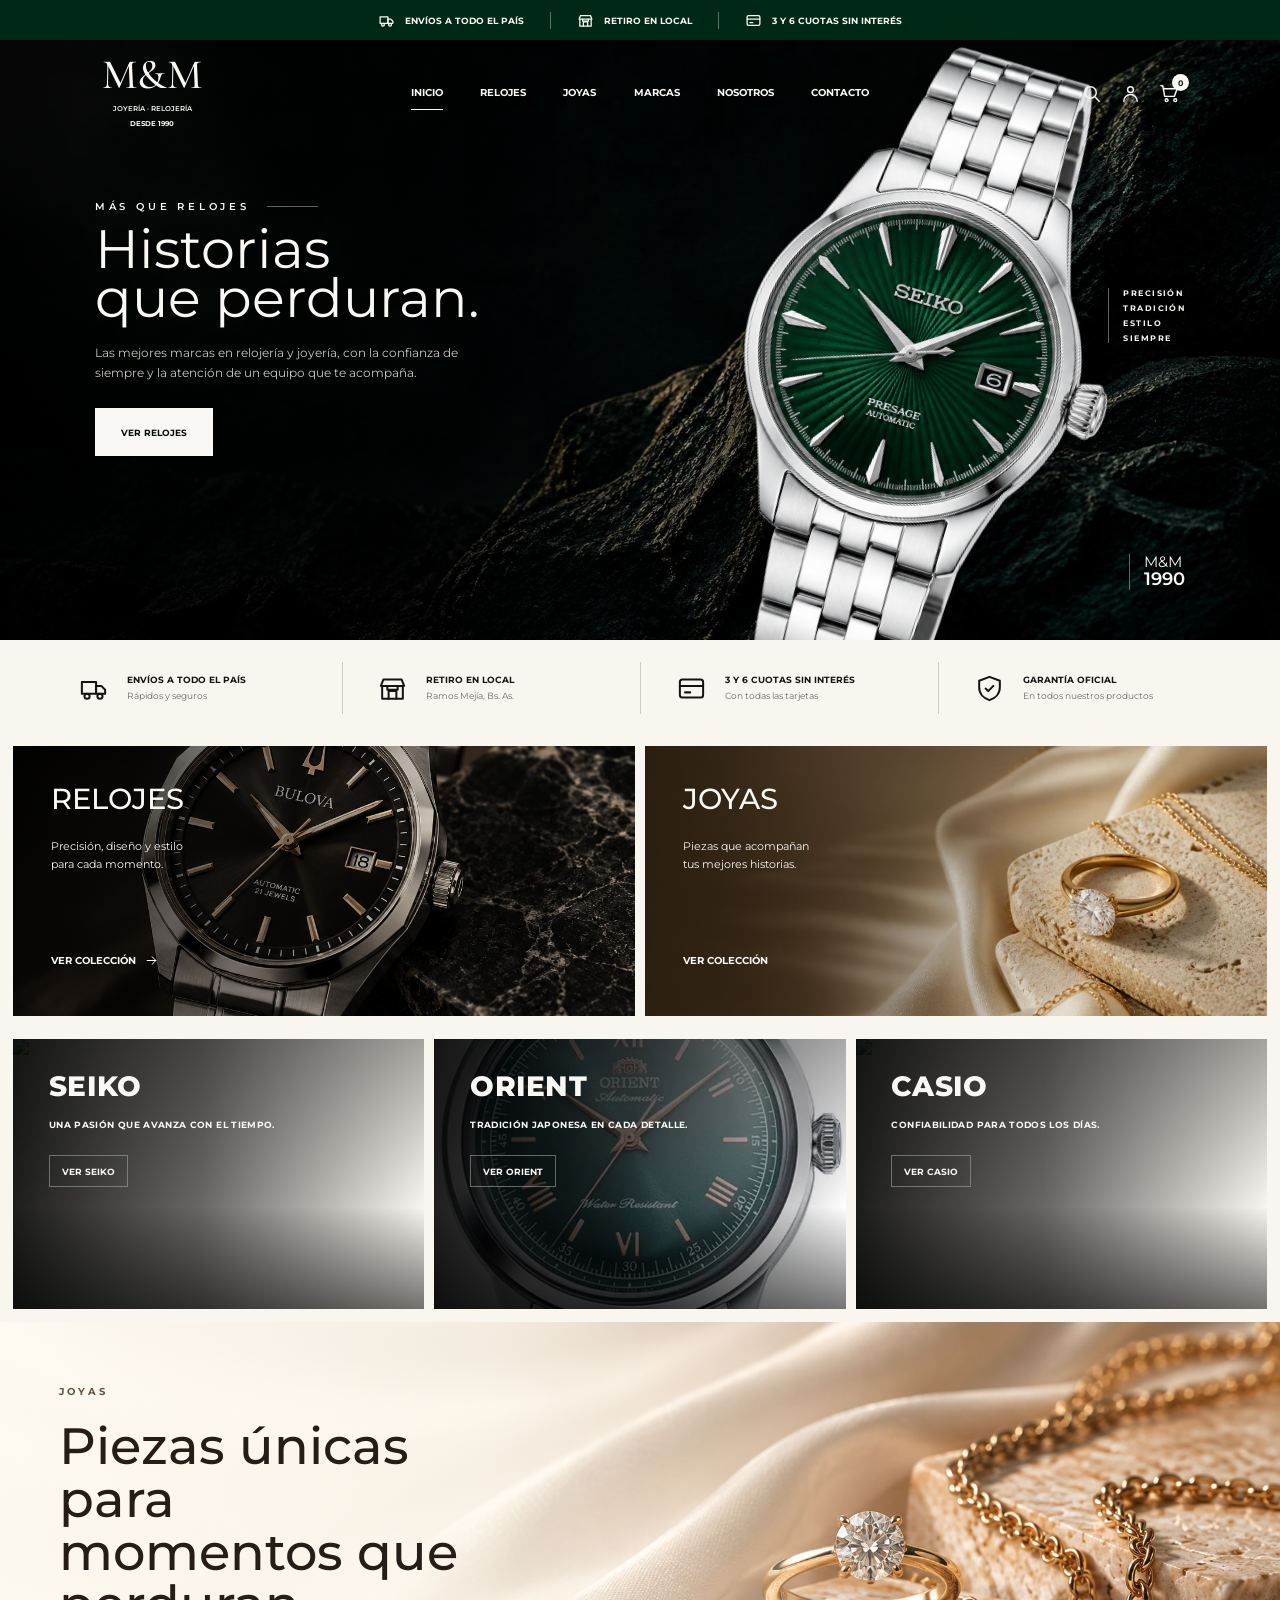
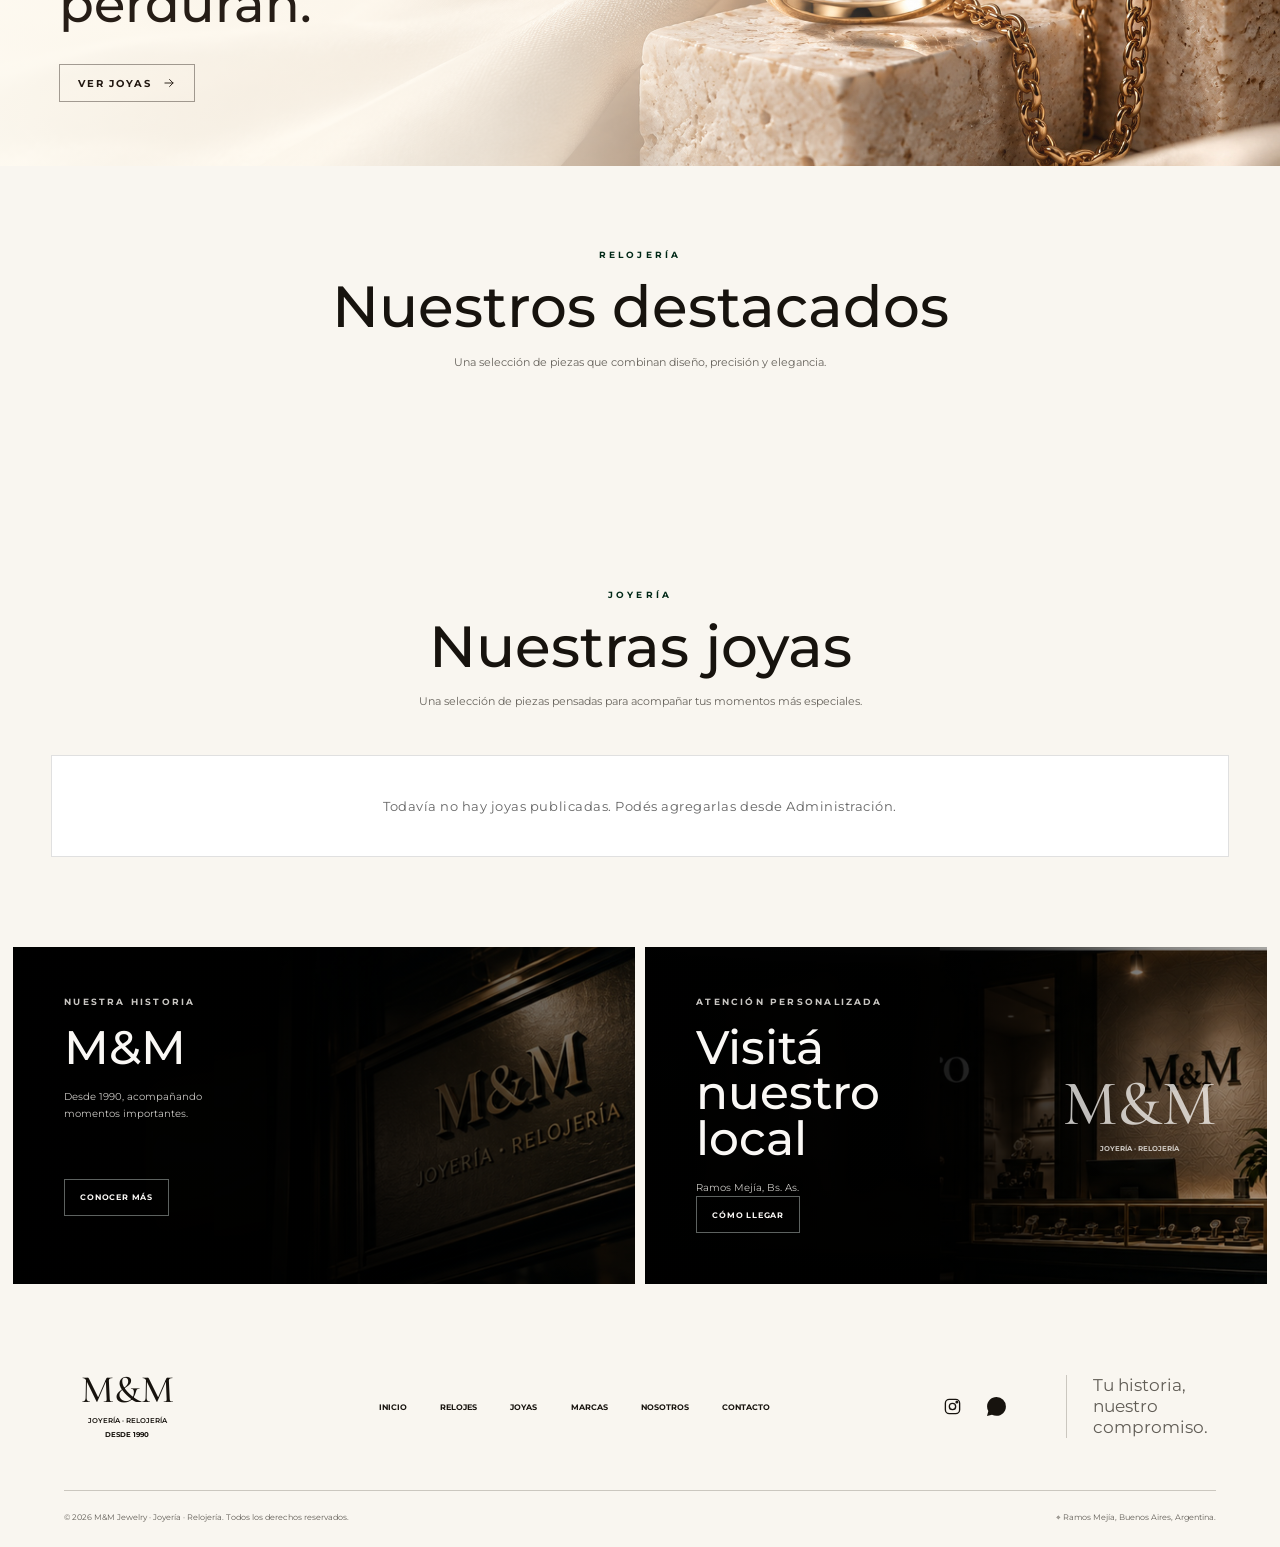
==== index.html @ 920dcb2f "Add files via upload" ====
<!doctype html>
<html lang="es">
<head>
<meta charset="utf-8"><meta name="viewport" content="width=device-width,initial-scale=1">
<title>M&M Joyería · Relojería</title>
<meta name="description" content="Relojes y joyas seleccionados con precisión, diseño y estilo.">
<link rel="stylesheet" href="style.css">
<link rel="preconnect" href="https://fonts.googleapis.com"><link rel="preconnect" href="https://fonts.gstatic.com" crossorigin>
<link href="https://fonts.googleapis.com/css2?family=Cormorant+Garamond:wght@400;500;600&family=Montserrat:wght@400;500;600;700&display=swap" rel="stylesheet">

<style id="mm-search-v1-1409">
.mm-search-overlay{position:fixed;inset:0;background:rgba(0,0,0,.38);backdrop-filter:blur(3px);display:none;align-items:flex-start;justify-content:center;padding-top:110px;z-index:9998}
.mm-search-overlay.open{display:flex}
.mm-search-box{width:min(680px,calc(100vw - 40px));background:#fff;border-radius:18px;box-shadow:0 25px 70px rgba(0,0,0,.22);padding:24px}
.mm-search-top{display:flex;align-items:center;gap:12px;border-bottom:1px solid #ddd;padding-bottom:14px}
.mm-search-top input{flex:1;border:0;outline:0;font:inherit;font-size:18px;background:transparent}
.mm-search-close{border:0;background:none;font-size:25px;cursor:pointer}
.mm-search-results{max-height:55vh;overflow:auto;margin-top:12px}
.mm-search-result{display:flex;align-items:center;gap:14px;padding:12px 4px;border-bottom:1px solid #eee;cursor:pointer}
.mm-search-result img{width:58px;height:58px;object-fit:contain;background:#fff}
.mm-search-result strong{display:block}
.mm-search-result small{opacity:.65}
.mm-search-empty{padding:22px 4px;opacity:.65}
.featured-product-actions{display:flex;gap:8px;align-items:center;margin-top:13px;flex-wrap:wrap}.featured-product-actions .featured-product-link{margin-top:0!important}.featured-product-cart{display:inline-flex;align-items:center;justify-content:center;min-height:27px;padding:0 12px!important;border:1px solid currentColor!important;background:transparent!important;color:var(--featured-ink)!important;box-shadow:none!important;font-size:8px!important;font-weight:700!important;letter-spacing:.08em;text-decoration:none}.featured-product-cart:hover{background:var(--featured-ink)!important;color:var(--featured-card)!important}.featured-product-actions .featured-product-link{white-space:nowrap}.featured-product-cart{white-space:nowrap}@media(max-width:560px){.featured-product-actions{gap:7px}.featured-product-actions .featured-product-link,.featured-product-cart{font-size:7.5px!important}}</style>

<style id="mm-jewelry-home-v1">
.jewelry-products-section{margin-top:0}
.jewelry-empty{grid-column:1/-1;padding:42px 20px;text-align:center;border:1px solid rgba(0,0,0,.12);font-family:Montserrat,sans-serif;font-size:13px;letter-spacing:.04em;color:#666;background:#fff}
</style>
<script src="media.js"></script><style>
/* M&M Typography isolation/fix: UI text uses Montserrat; brand marks retain their editorial identity. */
:where(body, button, input, select, textarea, label, p, a, li, small, span, h1, h2, h3, h4, h5, h6) {
  font-family: Montserrat, Arial, sans-serif;
}
/* Preserve intentional M&M brand marks */
.brand-name,
.footer-brand strong,
.story-panel-monogram strong,
.adm-logo strong {
  font-family: "Cormorant Garamond", Georgia, serif;
}
/* Public-site editorial headings were unintentionally inheriting the serif admin style. */
.hero-content h1,
.category-copy h2,
.jewelry-feature-copy h2,
.featured-products-header h2,
.story-panel-copy h2,
.footer-promise,
.catalog-head h1,
.catalog-strip,
.catalog-header,
.pd-title,
.pd-brand,
.pd-model,
.pd-price,
.pd-description,
.pd-btn,
.mm-cart-head h2,
.mm-cart-item-info strong {
  font-family: Montserrat, Arial, sans-serif;
}
/* Admin typography: clean sans hierarchy throughout, matching the professional dashboard UI. */
.admin-main,
.admin-main *:not(.adm-logo):not(.adm-logo *) {
  font-family: Montserrat, Arial, sans-serif;
}
.admin-main h1,
.admin-main h2,
.admin-main h3,
.admin-main h4,
.admin-main h5,
.admin-main h6,
.adm-topbar h1,
.section-head h2,
.adm-card h3,
.login-card h1,
.product-card h3 {
  font-family: Montserrat, Arial, sans-serif !important;
  font-weight: 700 !important;
  letter-spacing: -.015em;
}

</style>

<style id="mm-typography-final-fix">
.mm-cart-head h2,.mm-cart-item-info strong{font-family:Montserrat,Arial,sans-serif!important;font-weight:700!important}
.account-user,.account-btn,.account-admin,.account-email{font-family:Montserrat,Arial,sans-serif!important}
</style>
</head>
<body>
<main id="inicio" class="hero-page">
<section class="hero-shell" aria-labelledby="hero-title">
<img class="rock-backdrop" src="assets/dark-rock-backdrop.jpg" alt="Textura de roca oscura" width="1920" height="928">
<div class="scene-shade" aria-hidden="true"></div>
<div class="service-strip"><div class="service-strip-inner" aria-label="Servicios">
<span>%%TRUCK%% ENVÍOS A TODO EL PAÍS</span><i></i><span>%%STORE%% RETIRO EN LOCAL</span><i></i><span>%%CARD%% 3 Y 6 CUOTAS SIN INTERÉS</span>
</div></div>
<header class="site-header">
<a href="#inicio" class="brand"><span class="brand-name">M&amp;M</span><span class="brand-category">JOYERÍA · RELOJERÍA</span><span class="brand-year">DESDE 1990</span></a>
<nav class="desktop-nav" aria-label="Navegación principal"><a class="active" href="#inicio">INICIO</a><a href="catalogo.html">RELOJES</a><a href="#joyas">JOYAS</a><a href="#marcas">MARCAS</a><a href="#nosotros">NOSOTROS</a><a href="#contacto">CONTACTO</a></nav>
<div class="header-actions"><button aria-label="Buscar">%%SEARCH%%</button><button aria-label="Mi cuenta" type="button" onclick="window.location.href='cuenta.html'">%%USER%%</button><button class="cart-action" aria-label="Carrito, sin productos">%%CART%%<span>0</span></button><button class="menu-action" aria-label="Abrir menú">%%MENU%%</button></div>
</header>
<div class="hero-content"><div class="eyebrow"><span>MÁS QUE RELOJES</span><i></i></div><h1 id="hero-title">Historias<br>que perduran.</h1><p>Las mejores marcas en relojería y joyería, con la confianza de siempre y la atención de un equipo que te acompaña.</p><a class="hero-cta ui-button" href="catalogo.html">VER RELOJES %%ARROW%%</a></div>
<div class="watch-stage" aria-hidden="true"><img src="assets/seiko-watch.png" alt="" width="1024" height="1536"></div>
<aside class="quality-note"><span>PRECISIÓN</span><span>TRADICIÓN</span><span>ESTILO</span><span>SIEMPRE</span></aside><div class="heritage-mark"><span>M&amp;M</span><strong>1990</strong></div>
</section>
<section class="benefits-band"><div class="benefits-inner">
<div class="benefit-item">%%TRUCKBIG%%<div><strong>ENVÍOS A TODO EL PAÍS</strong><span>Rápidos y seguros</span></div></div>
<div class="benefit-item">%%STOREBIG%%<div><strong>RETIRO EN LOCAL</strong><span>Ramos Mejía, Bs. As.</span></div></div>
<div class="benefit-item">%%CARDBIG%%<div><strong>3 Y 6 CUOTAS SIN INTERÉS</strong><span>Con todas las tarjetas</span></div></div>
<div class="benefit-item">%%SHIELDBIG%%<div><strong>GARANTÍA OFICIAL</strong><span>En todos nuestros productos</span></div></div>
</div></section>
<section id="relojes" class="category-showcase" aria-label="Colecciones">
<article class="category-panel category-watches"><img src="assets/bulova-relojes.png" alt="Reloj Bulova automático de acero sobre mármol oscuro" width="1536" height="1024"><div class="category-shade"></div><div class="category-copy"><h2>RELOJES</h2><p>Precisión, diseño y estilo<br>para cada momento.</p><a class="category-link ui-button" href="catalogo.html">VER COLECCIÓN %%ARROW%%</a></div></article>
<article class="category-panel category-jewelry"><img src="assets/jewelry-editorial.jpg" alt="Anillo de oro con diamante y cadena sobre travertino y seda crema" width="1536" height="768"><div class="category-shade"></div><div class="category-copy"><h2>JOYAS</h2><p>Piezas que acompañan<br>tus mejores historias.</p><a class="category-link ui-button" href="#joyas">VER COLECCIÓN %%ARROW%%</a></div></article>
</section>
<section id="marcas" class="brand-row" aria-label="Nuestras marcas">
<article class="brand-card"><img src="https://images.pexels.com/photos/30508189/pexels-photo-30508189.jpeg?auto=compress&cs=tinysrgb&w=1200" alt="Reloj Seiko diver con bisel rojo y azul en un ambiente exterior oscuro" width="1200" height="800"><div class="brand-card-shade"></div><div class="brand-card-copy"><h3>SEIKO</h3><p>UNA PASIÓN QUE<br>AVANZA CON EL TIEMPO.</p><a class="brand-card-link ui-button" href="#marcas">VER SEIKO %%ARROW%%</a></div></article>
<article class="brand-card"><img src="assets/orient-ra-bb0001e.webp" alt="Reloj Orient automático de esfera verde con malla de cuero marrón" width="1200" height="800"><div class="brand-card-shade"></div><div class="brand-card-copy"><h3>ORIENT</h3><p>TRADICIÓN JAPONESA<br>EN CADA DETALLE.</p><a class="brand-card-link ui-button" href="#marcas">VER ORIENT %%ARROW%%</a></div></article>
<article class="brand-card"><img src="https://images.pexels.com/photos/11106319/pexels-photo-11106319.jpeg?auto=compress&cs=tinysrgb&w=1200" alt="Reloj Casio G-Shock negro en una composición oscura y técnica" width="1200" height="800"><div class="brand-card-shade"></div><div class="brand-card-copy"><h3>CASIO</h3><p>CONFIABILIDAD<br>PARA TODOS LOS DÍAS.</p><a class="brand-card-link ui-button" href="#marcas">VER CASIO %%ARROW%%</a></div></article>
</section>
<section id="joyas" class="jewelry-feature"><img src="assets/joyas-banner.jpg" alt="Anillos y cadenas de oro sobre travertino y seda crema" width="1920" height="860"><div class="jewelry-feature-shade"></div><div class="jewelry-feature-copy"><span class="jewelry-feature-label">JOYAS</span><h2>Piezas únicas para<br>momentos que perduran.</h2><a class="jewelry-feature-link ui-button" href="#joyas">VER JOYAS %%ARROW%%</a></div></section>
<section class="featured-products"><header class="featured-products-header"><span>RELOJERÍA</span><h2>Nuestros destacados</h2><p>Una selección de piezas que combinan diseño, precisión y elegancia.</p></header><div class="featured-products-grid">
%%PRODUCTS%%
</div></section>
<section class="featured-products jewelry-products-section" aria-label="Joyas destacadas">
<header class="featured-products-header"><span>JOYERÍA</span><h2>Nuestras joyas</h2><p>Una selección de piezas pensadas para acompañar tus momentos más especiales.</p></header>
<div class="featured-products-grid" id="jewelryProductsGrid">
<div class="jewelry-empty">Todavía no hay joyas publicadas. Podés agregarlas desde Administración.</div>
</div>
</section>
<section id="nosotros" class="story-panels"><article class="story-panel story-panel-history"><img src="assets/story-history.jpg" alt="Identidad de M&amp;M Joyería y Relojería con iluminación cálida" width="1536" height="1024"><div class="story-panel-shade"></div><div class="story-panel-copy"><span>NUESTRA HISTORIA</span><h2>M&amp;M</h2><p>Desde 1990, acompañando<br>momentos importantes.</p><a class="story-panel-link ui-button" href="#nosotros">CONOCER MÁS %%ARROW%%</a></div></article>
<article class="story-panel story-panel-store"><img src="assets/story-store.jpg" alt="Interior del local M&amp;M con mostrador y vitrinas iluminadas" width="1920" height="928"><div class="story-panel-shade"></div><div class="story-panel-monogram"><strong>M&amp;M</strong><span>JOYERÍA · RELOJERÍA</span></div><div class="story-panel-copy"><span>ATENCIÓN PERSONALIZADA</span><h2>Visitá nuestro local</h2><p>Ramos Mejía, Bs. As.</p><a class="story-panel-link ui-button" href="#contacto">CÓMO LLEGAR %%ARROW%%</a></div></article></section>
<footer id="contacto" class="site-footer"><div class="site-footer-main"><a class="footer-brand" href="#inicio"><strong>M&amp;M</strong><span>JOYERÍA · RELOJERÍA</span><small>DESDE 1990</small></a><nav class="footer-nav"><a href="#inicio">INICIO</a><a href="catalogo.html">RELOJES</a><a href="#joyas">JOYAS</a><a href="#marcas">MARCAS</a><a href="#nosotros">NOSOTROS</a><a href="#contacto">CONTACTO</a></nav><div class="footer-social"><a href="#instagram" aria-label="Instagram">%%INSTAGRAM%%</a><a href="#whatsapp" aria-label="WhatsApp">%%MSG%%</a></div><p class="footer-promise">Tu historia,<br>nuestro compromiso.</p></div><div class="site-footer-bottom"><p>© 2026 M&amp;M Jewelry · Joyería · Relojería.<br class="footer-mobile-break"> Todos los derechos reservados.</p><p>%%PIN%% Ramos Mejía, Buenos Aires, Argentina.</p></div></footer>
</main>
<script src="icons.js"></script><script>(async function(){
  const KEY='mm_products_v1';
  const QUOTES='mm_quotes_v1';
  const LEGACY_IDS=new Set(['featured-1','featured-2','featured-3','featured-4','featured-5','featured-6','featured-7','featured-8',...Array.from({length:8},(_,i)=>'seed-'+i)]);
  let products; try{products=JSON.parse(localStorage.getItem(KEY)||'[]')}catch(e){products=[]}
  if(!Array.isArray(products)) products=[];
  products=products.filter(p=>p && !LEGACY_IDS.has(String(p.id)));
  try{localStorage.setItem(KEY,JSON.stringify(products))}catch(e){}
  let quotes={usd:0,gold:0,silver:0}; try{quotes={...quotes,...JSON.parse(localStorage.getItem(QUOTES)||'{}')}}catch(e){}
  const money=v=>Number(v||0).toLocaleString('es-AR',{style:'currency',currency:'ARS',maximumFractionDigits:0});
  const calc=p=>p.pricing==='gold' ? Number(p.gold||0)*Number(quotes.gold||0)+Number(p.workmanship||0) : p.pricing==='silver' ? Number(p.silver||0)*Number(quotes.silver||0)+Number(p.workmanship||0) : Number(p.usd||0)*Number(quotes.usd||0);
  const safeResolve=async ref=>{try{return await MMMedia.resolve(ref)}catch(e){console.warn('M&M: no se pudo resolver imagen',e);return null}};
  const grid=document.querySelector('.featured-products-grid');
  if(grid){
    const shown=products.filter(p=>p.published!==false && p.featured!==false);
    const shownResolved=await Promise.all(shown.map(async p=>({...p,_image:await safeResolve(p.image)||p.image||'assets/featured-new-01.jpg'})));
    grid.innerHTML=shownResolved.map(p=>`<article class="featured-product-card"><div class="featured-product-image"><img src="${p._image||p.image}" alt="${p.name}" width="768" height="720" loading="lazy"></div><div class="featured-product-details"><span class="featured-product-brand">${p.brand||'M&M'}</span><h3>${p.name}</h3><p class="featured-product-price">${calc(p)>0?money(calc(p)):'Consultar'}</p><div class="featured-product-actions"><a class="featured-product-link ui-button" href="producto.html?id=${encodeURIComponent(p.id)}">VER PRODUCTO ${icons.ARROW}</a><button type="button" class="featured-product-cart ui-button" data-product-id="${p.id}" aria-label="Agregar ${p.name} al carrito">AGREGAR AL CARRITO</button></div></div></article>`).join('');
  }
  const jewelryGrid=document.getElementById('jewelryProductsGrid');
  if(jewelryGrid){
    const jewelry=products.filter(p=>p.published!==false && String(p.category||'').trim().toLowerCase()==='joyas');
    const jewelryResolved=await Promise.all(jewelry.map(async p=>({...p,_image:await safeResolve(p.image)||p.image||'assets/featured-new-01.jpg'})));
    jewelryGrid.innerHTML=jewelry.length?jewelryResolved.map(p=>`<article class="featured-product-card"><div class="featured-product-image"><img src="${p._image||p.image}" alt="${p.name}" width="768" height="720" loading="lazy"></div><div class="featured-product-details"><span class="featured-product-brand">${p.brand||'M&M'}</span><h3>${p.name}</h3><p class="featured-product-price">${calc(p)>0?money(calc(p)):'Consultar'}</p><div class="featured-product-actions"><a class="featured-product-link ui-button" href="producto.html?id=${encodeURIComponent(p.id)}">VER PRODUCTO ${icons.ARROW}</a><button type="button" class="featured-product-cart ui-button" data-product-id="${p.id}" aria-label="Agregar ${p.name} al carrito">AGREGAR AL CARRITO</button></div></div></article>`).join(''):'<div class="jewelry-empty">Todavía no hay joyas publicadas. Podés agregarlas desde Administración.</div>';
  }
  if(new URLSearchParams(location.search).get('admin')==='1') location.replace('admin.html');
})();</script>
<div class="mm-search-overlay" id="mmSearchOverlay" aria-hidden="true">
  <div class="mm-search-box" role="dialog" aria-modal="true" aria-label="Buscar productos">
    <div class="mm-search-top">
      <span aria-hidden="true">⌕</span>
      <input id="mmSearchInput" type="search" placeholder="Buscar productos, marcas..." autocomplete="off">
      <button class="mm-search-close" id="mmSearchClose" aria-label="Cerrar">×</button>
    </div>
    <div class="mm-search-results" id="mmSearchResults"></div>
  </div>
</div>


<script id="mm-search-v1-1409-js">
(function(){
  function initMMSearch(){
    const overlay=document.getElementById('mmSearchOverlay');
    const input=document.getElementById('mmSearchInput');
    const results=document.getElementById('mmSearchResults');
    const close=document.getElementById('mmSearchClose');
    if(!overlay||!input||!results||!close) return;

    const triggers=[...document.querySelectorAll('button, a, [role="button"]')].filter(el=>{
      const t=(el.getAttribute('aria-label')||el.title||el.textContent||'').toLowerCase();
      return t.includes('buscar')||t.includes('search')||t.includes('lupa');
    });
    function products(){
      try{const p=JSON.parse(localStorage.getItem('mm_products_v1')||'[]');return Array.isArray(p)?p:[]}
      catch(e){return []}
    }
    function openSearch(){
      overlay.classList.add('open'); overlay.setAttribute('aria-hidden','false');
      input.value=''; render(''); setTimeout(()=>input.focus(),40);
    }
    function closeSearch(){overlay.classList.remove('open');overlay.setAttribute('aria-hidden','true')}
    function render(q){
      const list=products(),term=q.trim().toLowerCase();
      const found=(!term?list.slice(0,8):list.filter(p=>
        [p.name,p.brand,p.category,p.description,p.model].filter(Boolean).join(' ').toLowerCase().includes(term)
      ).slice(0,12));
      if(!found.length){results.innerHTML='<div class="mm-search-empty">No encontramos productos con esa búsqueda.</div>';return}
      results.innerHTML=found.map(p=>{
        const img=p.image||p.mainImage||'',id=p.id||p.slug||'';
        const safe=v=>String(v||'').replace(/[&<>"']/g,m=>({'&':'&amp;','<':'&lt;','>':'&gt;','"':'&quot;',"'":'&#39;'}[m]));
        return '<div class="mm-search-result" data-id="'+safe(id)+'">'+(img?'<img src="'+safe(img)+'" alt="">':'')+
        '<div><strong>'+safe(p.name||'Producto')+'</strong><small>'+safe(p.brand||p.category||'')+'</small></div></div>';
      }).join('');
      [...results.querySelectorAll('.mm-search-result')].forEach(row=>row.addEventListener('click',()=>{
        const id=row.dataset.id;if(id)location.href='product-detail.html?id='+encodeURIComponent(id);
      }));
    }
    triggers.forEach(t=>t.addEventListener('click',function(e){e.preventDefault();e.stopPropagation();openSearch()}));
    input.addEventListener('input',()=>render(input.value));
    close.addEventListener('click',closeSearch);
    overlay.addEventListener('click',e=>{if(e.target===overlay)closeSearch()});
    document.addEventListener('keydown',e=>{if(e.key==='Escape')closeSearch()});
  }
  if(document.readyState==='loading')document.addEventListener('DOMContentLoaded',initMMSearch);else initMMSearch();
})();
</script>

<script src="cart-home.js"></script>
<style>.mm-cart-drawer{transform:translateX(100%)}.mm-cart-drawer.open{transform:translateX(0)!important}.mm-cart-overlay{opacity:0;pointer-events:none}.mm-cart-overlay.open{opacity:1;pointer-events:auto}</style>
<script src="site-content.js"></script></body></html>
---- style.css ----
* { box-sizing: border-box; }
button, a { font: inherit; }
button { border: 0; margin: 0; cursor: pointer; }
img { display: block; max-width: 100%; }
.ui-button { display: inline-flex; align-items: center; justify-content: center; text-decoration: none; white-space: nowrap; }
.header-actions button { width: 36px; height: 36px; padding: 0; display: inline-flex; align-items: center; justify-content: center; }
:root {
  --radius: 0.625rem;
  --background: oklch(1 0 0);
  --foreground: oklch(0.129 0.042 264.695);
  --card: oklch(1 0 0);
  --card-foreground: oklch(0.129 0.042 264.695);
  --popover: oklch(1 0 0);
  --popover-foreground: oklch(0.129 0.042 264.695);
  --primary: oklch(0.208 0.042 265.755);
  --primary-foreground: oklch(0.984 0.003 247.858);
  --secondary: oklch(0.968 0.007 247.896);
  --secondary-foreground: oklch(0.208 0.042 265.755);
  --muted: oklch(0.968 0.007 247.896);
  --muted-foreground: oklch(0.554 0.046 257.417);
  --accent: oklch(0.968 0.007 247.896);
  --accent-foreground: oklch(0.208 0.042 265.755);
  --destructive: oklch(0.577 0.245 27.325);
  --destructive-foreground: oklch(0.984 0.003 247.858);
  --border: oklch(0.929 0.013 255.508);
  --input: oklch(0.929 0.013 255.508);
  --ring: oklch(0.704 0.04 256.788);
  --chart-1: oklch(0.646 0.222 41.116);
  --chart-2: oklch(0.6 0.118 184.704);
  --chart-3: oklch(0.398 0.07 227.392);
  --chart-4: oklch(0.828 0.189 84.429);
  --chart-5: oklch(0.769 0.188 70.08);
  --sidebar: oklch(0.984 0.003 247.858);
  --sidebar-foreground: oklch(0.129 0.042 264.695);
  --sidebar-primary: oklch(0.208 0.042 265.755);
  --sidebar-primary-foreground: oklch(0.984 0.003 247.858);
  --sidebar-accent: oklch(0.968 0.007 247.896);
  --sidebar-accent-foreground: oklch(0.208 0.042 265.755);
  --sidebar-border: oklch(0.929 0.013 255.508);
  --sidebar-ring: oklch(0.704 0.04 256.788);
  --hero-ink: oklch(0.98 0.005 90);
  --hero-soft: oklch(0.83 0.006 90);
  --hero-line: oklch(0.73 0.012 165 / 58%);
  --service: oklch(0.235 0.072 166);
  --benefits-bg: oklch(0.975 0.009 85);
  --benefits-ink: oklch(0.19 0.008 80);
  --benefits-muted: oklch(0.53 0.009 80);
  --benefits-line: oklch(0.84 0.01 80);
  --featured-surface: oklch(0.975 0.009 85);
  --featured-card: oklch(0.992 0.006 85);
  --featured-ink: oklch(0.19 0.012 80);
  --featured-muted: oklch(0.5 0.012 80);
  --featured-line: oklch(0.84 0.012 80);
  --featured-accent: oklch(0.235 0.072 166);
  --closing-dark: oklch(0.12 0.018 165);
  --closing-light: oklch(0.975 0.009 85);
  --closing-muted: oklch(0.48 0.012 80);
  --closing-line: oklch(0.83 0.012 80);
}


html { scroll-behavior: smooth; }
body { margin: 0; font-family: "Montserrat", sans-serif; }

.hero-page { min-height: 100svh; overflow: hidden; background: oklch(0.08 0.018 170); }
.hero-shell { position: relative; height: clamp(560px, 50vw, 690px); overflow: hidden; background: oklch(0.08 0.018 170); color: var(--hero-ink); isolation: isolate; }
.rock-backdrop { position: absolute; inset: 40px 0 0; width: 100%; height: calc(100% - 40px); object-fit: cover; object-position: center; z-index: -3; }
.scene-shade { position: absolute; inset: 40px 0 0; z-index: -2; background: linear-gradient(90deg, oklch(0.04 0.02 170 / 94%) 0%, oklch(0.04 0.02 170 / 70%) 34%, transparent 67%), linear-gradient(180deg, oklch(0.02 0.01 170 / 24%), transparent 55%, oklch(0.02 0.01 170 / 26%)); }
.service-strip { height: 40px; background: var(--service); }
.service-strip-inner { height: 100%; display: flex; align-items: center; justify-content: center; gap: 26px; font-size: 9px; font-weight: 700; letter-spacing: 0; }
.service-strip-inner span { display: inline-flex; align-items: center; gap: 10px; white-space: nowrap; }
.service-strip-inner svg { width: 17px; height: 17px; stroke-width: 1.8; }
.service-strip-inner i { width: 1px; height: 17px; background: var(--hero-line); }
.site-header { height: 106px; padding: 0 clamp(32px, 7.2vw, 110px); display: grid; grid-template-columns: 150px minmax(0, 1fr) 150px; align-items: center; position: relative; z-index: 5; }
.brand { color: inherit; text-decoration: none; display: flex; width: 120px; flex-direction: column; align-items: center; }
.brand-name { font-family: "Cormorant Garamond", serif; font-size: 42px; line-height: .8; font-weight: 500; }
.brand-category { margin-top: 12px; font-size: 7px; font-weight: 600; }
.brand-year { margin-top: 6px; font-size: 7px; font-weight: 700; }
.desktop-nav { display: flex; justify-content: center; gap: clamp(25px, 2.9vw, 45px); align-self: center; }
.desktop-nav a { position: relative; padding-block: 14px; color: inherit; text-decoration: none; font-size: 9.5px; line-height: 1; font-weight: 700; }
.desktop-nav a.active::after { content: ""; position: absolute; left: 0; right: 0; bottom: 2px; height: 1px; background: var(--hero-ink); }
.header-actions { display: flex; justify-content: flex-end; align-items: center; gap: 3px; }
.header-actions button { position: relative; color: inherit; background: transparent; box-shadow: none; }
.header-actions button:hover { background: transparent; color: var(--hero-soft); }
.header-actions svg { width: 23px; height: 23px; stroke-width: 1.5; }
.header-actions .cart-action span { position: absolute; right: -1px; top: -1px; min-width: 17px; height: 17px; display: grid; place-items: center; border-radius: 999px; background: var(--hero-ink); color: var(--service); font-size: 8px; font-weight: 700; }
.menu-action { display: none !important; }
.hero-content { position: relative; z-index: 3; width: min(560px, 44vw); margin-left: clamp(32px, 7.4vw, 112px); margin-top: clamp(30px, 4.2vw, 58px); }
.eyebrow { display: flex; align-items: center; gap: 17px; font-size: 10px; font-weight: 600; letter-spacing: .38em; }
.eyebrow i { width: 51px; height: 1px; background: var(--hero-line); }
.hero-content h1 { margin: 11px 0 20px; font-family: "Cormorant Garamond", serif; font-size: clamp(48px, 4.2vw, 66px); line-height: .92; font-weight: 400; letter-spacing: 0; }
.hero-content p { max-width: 410px; margin: 0; color: var(--hero-soft); font-size: 12px; line-height: 1.7; }
.hero-content .hero-cta { margin-top: 25px; height: 48px; padding: 0 26px; border-radius: 0; background: var(--hero-ink); color: oklch(0.13 0.018 165); box-shadow: none; font-size: 9px; font-weight: 700; }
.hero-content .hero-cta:hover { background: var(--hero-soft); }
.hero-content .hero-cta svg { margin-left: 10px; width: 16px; height: 16px; }
.watch-stage { position: absolute; z-index: 1; top: 24px; left: 46%; width: min(50vw, 720px); height: calc(100% + 150px); transform: rotate(17deg); transform-origin: 50% 52%; filter: drop-shadow(0 22px 24px oklch(0.02 0.01 170 / 70%)); }
.watch-stage img { width: 100%; height: 100%; object-fit: contain; }
.quality-note { position: absolute; right: clamp(36px, 7.4vw, 112px); top: 45%; z-index: 3; display: flex; flex-direction: column; gap: 5px; padding-left: 14px; border-left: 1px solid var(--hero-line); font-size: 8px; font-weight: 700; letter-spacing: .18em; }
.heritage-mark { position: absolute; right: clamp(36px, 7.4vw, 112px); bottom: 50px; z-index: 3; padding-left: 14px; border-left: 1px solid var(--hero-line); display: flex; flex-direction: column; font-family: "Cormorant Garamond", serif; font-size: 15px; line-height: 1.1; }
.heritage-mark strong { font-family: "Montserrat", sans-serif; font-size: 18px; font-weight: 600; }
.benefits-band { min-height: 96px; background: var(--benefits-bg); color: var(--benefits-ink); display: flex; align-items: center; }
.benefits-inner { width: min(100%, 1440px); margin-inline: auto; padding-inline: clamp(26px, 3.4vw, 52px); display: grid; grid-template-columns: repeat(4, minmax(0, 1fr)); }
.benefit-item { min-height: 52px; padding: 0 clamp(22px, 2.7vw, 42px); display: flex; align-items: center; gap: 18px; }
.benefit-item + .benefit-item { border-left: 1px solid var(--benefits-line); }
.benefit-item svg { width: 31px; height: 31px; flex: 0 0 auto; stroke-width: 1.55; }
.benefit-item div { min-width: 0; display: flex; flex-direction: column; gap: 5px; }
.benefit-item strong { font-size: 9px; line-height: 1.25; font-weight: 700; letter-spacing: 0; white-space: nowrap; }
.benefit-item span { color: var(--benefits-muted); font-size: 8.5px; line-height: 1.3; white-space: nowrap; }
.category-showcase { padding: 10px 13px 13px; display: grid; grid-template-columns: repeat(2, minmax(0, 1fr)); gap: 10px; background: var(--benefits-bg); }
.category-panel { position: relative; min-height: clamp(254px, 21.1vw, 324px); overflow: hidden; isolation: isolate; color: var(--hero-ink); }
.category-panel > img { position: absolute; inset: 0; z-index: -2; width: 100%; height: 100%; object-fit: cover; }
.category-watches > img { object-position: 100% 50%; transform: scale(1.45); transform-origin: 100% 50%; }
.category-jewelry > img { object-position: center; }
.category-shade { position: absolute; inset: 0; z-index: -1; background: linear-gradient(90deg, oklch(0.04 0.012 165 / 82%) 0%, oklch(0.04 0.012 165 / 47%) 39%, transparent 72%); }
.category-jewelry .category-shade { background: linear-gradient(90deg, oklch(0.18 0.025 65 / 69%) 0%, oklch(0.18 0.025 65 / 36%) 39%, transparent 72%); }
.category-copy { position: absolute; inset: 0 auto 0 0; width: min(52%, 310px); padding: clamp(29px, 3vw, 46px) clamp(24px, 3vw, 46px); display: flex; flex-direction: column; align-items: flex-start; }
.category-copy h2 { margin: 0; font-family: "Cormorant Garamond", serif; font-size: clamp(27px, 2.3vw, 35px); line-height: 1; font-weight: 500; letter-spacing: 0; }
.category-copy p { margin: clamp(18px, 1.8vw, 27px) 0 0; color: var(--hero-ink); font-size: 11px; line-height: 1.65; }
.category-copy .category-link { margin-top: auto; height: 34px; padding: 0; border-radius: 0; color: var(--hero-ink); background: transparent; box-shadow: none; font-size: 10px; font-weight: 700; }
.category-copy .category-link:hover { color: var(--hero-soft); background: transparent; }
.category-copy .category-link svg { margin-left: 8px; width: 15px; height: 15px; }

.brand-row { padding: 10px 13px 13px; display: grid; grid-template-columns: repeat(3, minmax(0, 1fr)); gap: 10px; background: var(--benefits-bg); }
.brand-card { position: relative; min-height: clamp(254px, 21.1vw, 324px); overflow: hidden; isolation: isolate; color: var(--hero-ink); }
.brand-card > img { position: absolute; inset: 0; z-index: -2; width: 100%; height: 100%; object-fit: cover; object-position: center; }
.brand-card:nth-child(1) > img { object-position: 58% center; }
.brand-card:nth-child(2) > img { object-position: center 48%; }
.brand-card:nth-child(3) > img { object-position: center 42%; }
.brand-card-shade { position: absolute; inset: 0; z-index: -1; background: linear-gradient(90deg, oklch(0.03 0.01 170 / 88%) 0%, oklch(0.03 0.01 170 / 58%) 46%, transparent 100%), linear-gradient(180deg, oklch(0.03 0.01 170 / 34%) 0%, transparent 62%, oklch(0.03 0.01 170 / 54%) 100%); }
.brand-card-copy { position: absolute; inset: 0; display: flex; flex-direction: column; align-items: flex-start; justify-content: flex-start; padding: clamp(24px, 2.6vw, 38px) clamp(22px, 2.8vw, 40px); text-align: left; }
.brand-card-copy h3 { margin: 0; color: var(--hero-ink); font-family: "Montserrat", sans-serif; font-size: clamp(24px, 2.2vw, 34px); line-height: 1; font-weight: 800; letter-spacing: .02em; }
.brand-card-copy p { margin: clamp(14px, 1.4vw, 20px) 0 0; color: var(--hero-ink); font-size: 9px; line-height: 1.55; font-weight: 700; letter-spacing: .04em; }
.brand-card-link { margin-top: clamp(18px, 1.8vw, 26px); height: 32px; padding: 0 12px; border: 1px solid var(--hero-line); border-radius: 0; color: var(--hero-ink); background: transparent; box-shadow: none; font-size: 9px; font-weight: 700; }
.brand-card-link:hover { color: var(--hero-ink); background: oklch(0.98 0.005 90 / 10%); }
.brand-card-link svg { margin-left: 8px; width: 14px; height: 14px; }

.jewelry-feature { position: relative; margin: 0; min-height: clamp(340px, 32vw, 500px); overflow: hidden; isolation: isolate; display: flex; align-items: center; }
.jewelry-feature > img { position: absolute; inset: 0; z-index: -2; width: 100%; height: 100%; object-fit: cover; object-position: center; }
.jewelry-feature-shade { position: absolute; inset: 0; z-index: -1; background: linear-gradient(90deg, oklch(0.99 0.012 90 / 92%) 0%, oklch(0.99 0.012 90 / 72%) 38%, oklch(0.99 0.012 90 / 10%) 70%, transparent 100%); }
.jewelry-feature-copy { width: min(52%, 520px); padding: clamp(40px, 5vw, 76px) clamp(28px, 4.6vw, 76px); display: flex; flex-direction: column; align-items: flex-start; color: oklch(0.24 0.02 60); }
.jewelry-feature-label { font-size: 9.5px; font-weight: 700; letter-spacing: .34em; color: oklch(0.45 0.04 60); }
.jewelry-feature-copy h2 { margin: clamp(16px, 1.8vw, 24px) 0 0; font-family: "Cormorant Garamond", serif; font-size: clamp(34px, 4vw, 60px); line-height: 1.03; font-weight: 500; }
.jewelry-feature-copy p { margin: clamp(14px, 1.6vw, 22px) 0 0; font-size: 12px; line-height: 1.7; color: oklch(0.42 0.02 60); }
.jewelry-feature .jewelry-feature-link { margin-top: clamp(24px, 2.6vw, 38px); height: 38px; padding: 0 18px; border: 1px solid oklch(0.24 0.02 60 / 42%); border-radius: 0; background: transparent; box-shadow: none; color: oklch(0.22 0.02 60); font-size: 9.5px; font-weight: 700; letter-spacing: .2em; }
.jewelry-feature .jewelry-feature-link:hover { background: oklch(0.24 0.02 60 / 7%); color: oklch(0.18 0.02 60); }
.jewelry-feature .jewelry-feature-link svg { margin-left: 10px; width: 14px; height: 14px; }

.featured-products { padding: clamp(62px, 6vw, 92px) clamp(20px, 4vw, 62px) clamp(72px, 7vw, 106px); background: var(--featured-surface); color: var(--featured-ink); }
.featured-products-header { max-width: 680px; margin: 0 auto clamp(36px, 3.5vw, 52px); text-align: center; }
.featured-products-header > span { display: inline-block; color: var(--featured-accent); font-size: 9px; line-height: 1; font-weight: 700; letter-spacing: .34em; }
.featured-products-header h2 { margin: 16px 0 0; font-family: "Cormorant Garamond", serif; font-size: clamp(43px, 4.5vw, 66px); line-height: .98; font-weight: 500; letter-spacing: 0; }
.featured-products-header p { margin: 18px 0 0; color: var(--featured-muted); font-size: 11px; line-height: 1.7; }
.featured-products-grid { width: min(100%, 1400px); margin-inline: auto; display: grid; grid-template-columns: repeat(4, minmax(0, 1fr)); gap: clamp(22px, 2.2vw, 32px) clamp(12px, 1.4vw, 20px); }
.featured-product-card { min-width: 0; background: var(--featured-card); border-bottom: 1px solid var(--featured-line); }
.featured-product-image { aspect-ratio: 1 / .94; overflow: hidden; background: var(--featured-ink); }
.featured-product-image img { width: 100%; height: 100%; object-fit: cover; transition: transform 550ms ease; }
.featured-product-card:hover .featured-product-image img { transform: scale(1.025); }
.featured-product-details { position: relative; z-index: 2; padding: 18px 3px 19px; background: var(--featured-card); }
.featured-product-brand { color: var(--featured-accent); font-size: 8px; line-height: 1; font-weight: 700; letter-spacing: .28em; }
.featured-product-details h3 { min-height: 34px; margin: 9px 0 0; font-family: Montserrat, Arial, sans-serif; font-size: 12.5px; line-height: 1.35; font-weight: 600; letter-spacing: .01em; overflow-wrap: anywhere; }
.featured-product-price { margin: 9px 0 0; color: var(--featured-muted); font-size: 9.5px; line-height: 1.2; font-weight: 600; }
.featured-product-details .featured-product-link { margin-top: 13px; height: 27px; padding: 0; border-radius: 0; background: transparent; box-shadow: none; color: var(--featured-ink); font-size: 8px; font-weight: 700; letter-spacing: .12em; }
.featured-product-details .featured-product-link:hover { background: transparent; color: var(--featured-accent); }
.featured-product-details .featured-product-link svg { margin-left: 8px; width: 14px; height: 14px; }

.story-panels { padding: 0 13px 13px; display: grid; grid-template-columns: repeat(2, minmax(0, 1fr)); gap: 10px; background: var(--featured-surface); }
.story-panel { position: relative; min-height: clamp(290px, 25vw, 380px); overflow: hidden; isolation: isolate; color: var(--hero-ink); }
.story-panel > img { position: absolute; inset: 0; z-index: -2; width: 100%; height: 100%; object-fit: cover; }
.story-panel-history > img { object-position: 70% center; transform: scale(1.08); }
.story-panel-store > img { object-position: center; }
.story-panel-shade { position: absolute; inset: 0; z-index: -1; background: linear-gradient(90deg, oklch(0.035 0.012 165 / 96%) 0%, oklch(0.035 0.012 165 / 78%) 46%, oklch(0.035 0.012 165 / 22%) 100%), linear-gradient(180deg, oklch(0.03 0.01 165 / 20%), oklch(0.03 0.01 165 / 54%)); }
.story-panel-store .story-panel-shade { background: linear-gradient(90deg, oklch(0.035 0.012 165 / 96%) 0%, oklch(0.035 0.012 165 / 74%) 48%, oklch(0.035 0.012 165 / 32%) 100%); }
.story-panel-copy { position: relative; z-index: 1; min-height: inherit; width: min(62%, 390px); padding: clamp(38px, 4vw, 62px) clamp(28px, 4vw, 62px); display: flex; flex-direction: column; align-items: flex-start; }
.story-panel-copy > span { color: var(--hero-soft); font-size: 8.5px; line-height: 1; font-weight: 700; letter-spacing: .26em; }
.story-panel-copy h2 { margin: 18px 0 0; font-family: "Cormorant Garamond", serif; font-size: clamp(37px, 3.7vw, 56px); line-height: .96; font-weight: 500; letter-spacing: 0; }
.story-panel-copy p { margin: 18px 0 0; color: var(--hero-soft); font-size: 10px; line-height: 1.7; }
.story-panel-copy .story-panel-link { margin-top: auto; height: 37px; padding: 0 15px; border: 1px solid var(--hero-line); border-radius: 0; color: var(--hero-ink); background: transparent; box-shadow: none; font-size: 8px; font-weight: 700; letter-spacing: .1em; }
.story-panel-copy .story-panel-link:hover { color: var(--hero-ink); background: oklch(0.98 0.005 90 / 9%); }
.story-panel-copy .story-panel-link svg { margin-left: 9px; width: 13px; height: 13px; }
.story-panel-monogram { position: absolute; right: clamp(26px, 4vw, 58px); top: 50%; z-index: 0; transform: translateY(-50%); display: flex; flex-direction: column; align-items: center; color: var(--hero-ink); opacity: .76; }
.story-panel-monogram strong { font-family: "Cormorant Garamond", serif; font-size: clamp(42px, 5vw, 76px); line-height: .82; font-weight: 500; }
.story-panel-monogram span { margin-top: 14px; font-size: 7px; font-weight: 700; }

.site-footer { padding: clamp(54px, 6vw, 86px) clamp(26px, 5vw, 76px) 24px; background: var(--closing-light); color: var(--featured-ink); }
.site-footer-main { width: min(100%, 1400px); margin-inline: auto; display: grid; grid-template-columns: 150px minmax(400px, 1fr) auto 150px; align-items: center; gap: clamp(28px, 4vw, 64px); }
.footer-brand { width: 126px; display: flex; flex-direction: column; align-items: center; color: inherit; text-decoration: none; }
.footer-brand strong { font-family: "Cormorant Garamond", serif; font-size: 39px; line-height: .82; font-weight: 500; }
.footer-brand span { margin-top: 11px; font-size: 6.5px; font-weight: 600; }
.footer-brand small { margin-top: 6px; font-size: 6.5px; font-weight: 700; }
.footer-nav { display: flex; justify-content: center; gap: clamp(20px, 2.6vw, 40px); }
.footer-nav a { color: inherit; text-decoration: none; font-size: 8px; line-height: 1; font-weight: 700; }
.footer-nav a:hover { color: var(--featured-accent); }
.footer-social { display: flex; align-items: center; gap: 8px; }
.footer-social a { width: 36px; height: 36px; display: grid; place-items: center; color: inherit; }
.footer-social a:hover { color: var(--featured-accent); }
.footer-social svg { width: 19px; height: 19px; stroke-width: 1.7; }
.footer-promise { margin: 0; padding-left: 26px; border-left: 1px solid var(--closing-line); color: var(--closing-muted); font-family: "Cormorant Garamond", serif; font-size: 17px; line-height: 1.25; }
.site-footer-bottom { width: min(100%, 1400px); margin: clamp(40px, 4vw, 58px) auto 0; padding-top: 21px; border-top: 1px solid var(--closing-line); display: flex; align-items: center; justify-content: space-between; gap: 24px; color: var(--closing-muted); font-size: 7.5px; line-height: 1.5; }
.site-footer-bottom p { margin: 0; }
.site-footer-bottom p:last-child { display: inline-flex; align-items: center; gap: 7px; text-align: right; }
.site-footer-bottom svg { width: 12px; height: 12px; }
.footer-mobile-break { display: none; }

@media (max-width: 900px) {
  .hero-shell { height: 760px; }
  .site-header { grid-template-columns: minmax(0,1fr) auto; padding-inline: 24px; }
  .desktop-nav, .header-actions > button:not(.cart-action):not(.menu-action) { display: none; }
  .menu-action { display: inline-flex !important; }
  .header-actions { gap: 5px; }
  .watch-stage { left: 38%; top: 140px; width: min(72vw, 550px); opacity: .9; }
  .quality-note, .heritage-mark { display: none; }
  .hero-content { margin-left: 24px; margin-top: 82px; width: min(90vw, 520px); }
  .scene-shade { background: linear-gradient(90deg, oklch(0.04 0.02 170 / 92%), oklch(0.04 0.02 170 / 46%) 75%), linear-gradient(0deg, oklch(0.03 0.01 170 / 80%), transparent 70%); }
  .benefits-band { min-height: 152px; }
  .benefits-inner { grid-template-columns: repeat(2, minmax(0, 1fr)); padding-block: 18px; }
  .benefit-item { min-height: 58px; }
  .benefit-item:nth-child(3) { border-left: 0; border-top: 1px solid var(--benefits-line); }
  .benefit-item:nth-child(4) { border-top: 1px solid var(--benefits-line); }
  .category-showcase { grid-template-columns: 1fr; }
  .category-panel { min-height: 330px; }
  .brand-row { grid-template-columns: 1fr; }
  .brand-card { min-height: 300px; }
  .jewelry-feature { min-height: 400px; }
  .jewelry-feature-copy { width: 74%; }
  .jewelry-feature-shade { background: linear-gradient(90deg, oklch(0.99 0.012 90 / 95%) 0%, oklch(0.99 0.012 90 / 78%) 60%, oklch(0.99 0.012 90 / 20%) 100%); }
  .featured-products-grid { grid-template-columns: repeat(2, minmax(0, 1fr)); }
  .story-panels { grid-template-columns: 1fr; }
  .story-panel { min-height: 340px; }
  .site-footer-main { grid-template-columns: 130px minmax(0, 1fr) auto; }
  .footer-nav { justify-content: flex-start; flex-wrap: wrap; }
  .footer-promise { grid-column: 2 / -1; }
}

@media (max-width: 560px) {
  .service-strip-inner { gap: 16px; font-size: 7px; }
  .service-strip-inner span:nth-of-type(2), .service-strip-inner i:nth-of-type(2) { display: none; }
  .service-strip-inner svg { width: 14px; height: 14px; }
  .brand-name { font-size: 34px; }
  .brand-category { margin-top: 9px; }
  .site-header { height: 94px; }
  .hero-content { margin-top: 72px; }
  .hero-content h1 { font-size: 46px; line-height: .94; }
  .hero-content p { max-width: 310px; font-size: 11px; }
  .watch-stage { left: 34%; top: 200px; width: 92vw; opacity: .72; }
  .benefits-band { min-height: 276px; }
  .benefits-inner { grid-template-columns: 1fr; padding: 12px 24px; }
  .benefit-item { min-height: 62px; padding-inline: 10px; }
  .benefit-item + .benefit-item { border-left: 0; border-top: 1px solid var(--benefits-line); }
  .benefit-item svg { width: 28px; height: 28px; }
  .category-showcase { padding: 8px; gap: 8px; }
  .category-panel { min-height: 286px; }
  .category-copy { width: 67%; padding: 30px 25px; }
  .category-copy h2 { font-size: 29px; }
  .brand-row { padding: 8px; gap: 8px; }
  .brand-card { min-height: 260px; }
  .brand-card-copy { padding: 24px 20px; }
  .brand-card-copy h3 { font-size: 26px; }
  .jewelry-feature { margin: 0 8px 8px; min-height: 360px; }
  .jewelry-feature-copy { width: 88%; padding: 40px 26px; }
  .jewelry-feature-copy h2 { font-size: 32px; }
  .featured-products { padding: 56px 20px 68px; }
  .featured-products-header { margin-bottom: 38px; text-align: left; }
  .featured-products-header h2 { font-size: 43px; }
  .featured-products-header p { max-width: 310px; }
  .featured-products-grid { grid-template-columns: 1fr; gap: 28px; }
  .featured-product-details { padding-inline: 2px; }
  .story-panels { padding: 0 8px 8px; gap: 8px; }
  .story-panel { min-height: 330px; }
  .story-panel-copy { width: 78%; padding: 38px 26px; }
  .story-panel-copy h2 { font-size: 40px; }
  .story-panel-monogram { right: 24px; opacity: .35; }
  .site-footer { padding: 52px 25px 24px; }
  .site-footer-main { grid-template-columns: 1fr; justify-items: start; gap: 32px; }
  .footer-brand { align-items: flex-start; }
  .footer-nav { display: grid; grid-template-columns: repeat(2, minmax(0, 1fr)); width: 100%; gap: 18px 36px; }
  .footer-social { gap: 4px; }
  .footer-social a { justify-items: start; width: 32px; }
  .footer-promise { grid-column: auto; width: 100%; padding: 22px 0 0; border-left: 0; border-top: 1px solid var(--closing-line); font-size: 20px; }
  .site-footer-bottom { margin-top: 36px; padding-top: 20px; flex-direction: column; align-items: flex-start; gap: 14px; font-size: 8px; }
  .site-footer-bottom p:last-child { text-align: left; }
  .footer-mobile-break { display: initial; }
}

@media (prefers-reduced-motion: reduce) { html { scroll-behavior: auto; } }

/* M&M functional cart, visually hidden until opened */
body.mm-cart-lock{overflow:hidden}
.mm-cart-overlay{position:fixed;inset:0;background:rgba(18,18,16,.28);opacity:0;pointer-events:none;transition:opacity .25s ease;z-index:9998}
.mm-cart-drawer{position:fixed;top:0;right:0;width:min(420px,92vw);height:100vh;background:#f7f4ec;color:#171714;transform:translateX(100%);transition:transform .3s ease;z-index:9999;padding:28px 26px;display:flex;flex-direction:column;box-shadow:-18px 0 50px rgba(0,0,0,.12);font-family:Montserrat,Arial,sans-serif}
.mm-cart-drawer h2{font-family:"Cormorant Garamond",serif;font-size:34px;font-weight:500;margin:0}
.mm-cart-head{display:flex;align-items:center;justify-content:space-between;padding-bottom:20px;border-bottom:1px solid rgba(23,23,20,.16)}
.mm-cart-close{background:transparent;font-size:30px;line-height:1;color:#171714;width:36px;height:36px;cursor:pointer}
.mm-cart-items{overflow:auto;padding:8px 0;flex:1}
.mm-cart-empty{font-size:12px;letter-spacing:.08em;text-transform:uppercase;opacity:.6;padding:28px 0}
.mm-cart-item{display:flex;gap:14px;padding:16px 0;border-bottom:1px solid rgba(23,23,20,.12)}
.mm-cart-item img{width:76px;height:70px;object-fit:cover;background:#e9e2d6}
.mm-cart-item-info{flex:1;min-width:0}
.mm-cart-item-info strong{display:block;font-family:"Cormorant Garamond",serif;font-size:21px;font-weight:500}
.mm-cart-item-info span{display:block;font-size:10px;letter-spacing:.12em;margin-top:3px;opacity:.65}
.mm-cart-qty{display:flex;align-items:center;gap:9px;margin-top:12px}
.mm-cart-qty button{background:transparent;border:1px solid rgba(23,23,20,.28);width:28px;height:28px;cursor:pointer}
.mm-cart-qty b{font-size:12px;min-width:14px;text-align:center}
.mm-cart-qty .mm-cart-remove{border:0;width:auto;margin-left:5px;font-size:10px;text-transform:uppercase;letter-spacing:.08em}
.mm-cart-foot{border-top:1px solid rgba(23,23,20,.16);padding-top:18px}
.mm-cart-foot>div{display:flex;justify-content:space-between;font-size:11px;letter-spacing:.1em;text-transform:uppercase;margin-bottom:14px}
.mm-cart-checkout{width:100%;height:48px;background:#171714;color:#f7f4ec;letter-spacing:.14em;font-size:10px;cursor:pointer}
.mm-cart-drawer.open{transform:translateX(0)}
.mm-cart-overlay.open,.mm-cart-drawer.open~*{}
body.mm-cart-lock .mm-cart-overlay{opacity:1;pointer-events:auto}
@media(max-width:560px){.mm-cart-drawer{padding:22px 18px}}
/* M&M Typography isolation/fix: UI text uses Montserrat; brand marks retain their editorial identity. */
:where(body, button, input, select, textarea, label, p, a, li, small, span, h1, h2, h3, h4, h5, h6) {
  font-family: Montserrat, Arial, sans-serif;
}
/* Preserve intentional M&M brand marks */
.brand-name,
.footer-brand strong,
.story-panel-monogram strong,
.adm-logo strong {
  font-family: "Cormorant Garamond", Georgia, serif;
}
/* Public-site editorial headings were unintentionally inheriting the serif admin style. */
.hero-content h1,
.category-copy h2,
.jewelry-feature-copy h2,
.featured-products-header h2,
.story-panel-copy h2,
.footer-promise,
.catalog-head h1,
.catalog-strip,
.catalog-header,
.pd-title,
.pd-brand,
.pd-model,
.pd-price,
.pd-description,
.pd-btn,
.mm-cart-head h2,
.mm-cart-item-info strong {
  font-family: Montserrat, Arial, sans-serif;
}
/* Admin typography: clean sans hierarchy throughout, matching the professional dashboard UI. */
.admin-main,
.admin-main *:not(.adm-logo):not(.adm-logo *) {
  font-family: Montserrat, Arial, sans-serif;
}
.admin-main h1,
.admin-main h2,
.admin-main h3,
.admin-main h4,
.admin-main h5,
.admin-main h6,
.adm-topbar h1,
.section-head h2,
.adm-card h3,
.login-card h1,
.product-card h3 {
  font-family: Montserrat, Arial, sans-serif !important;
  font-weight: 700 !important;
  letter-spacing: -.015em;
}
/* Final typography normalization for overlay/cart text. */
.mm-cart-head h2,
.mm-cart-item-info strong {
  font-family: Montserrat, Arial, sans-serif !important;
  font-weight: 700 !important;
}
.account-user,
.account-btn,
.account-admin,
.account-email {
  font-family: Montserrat, Arial, sans-serif !important;
}
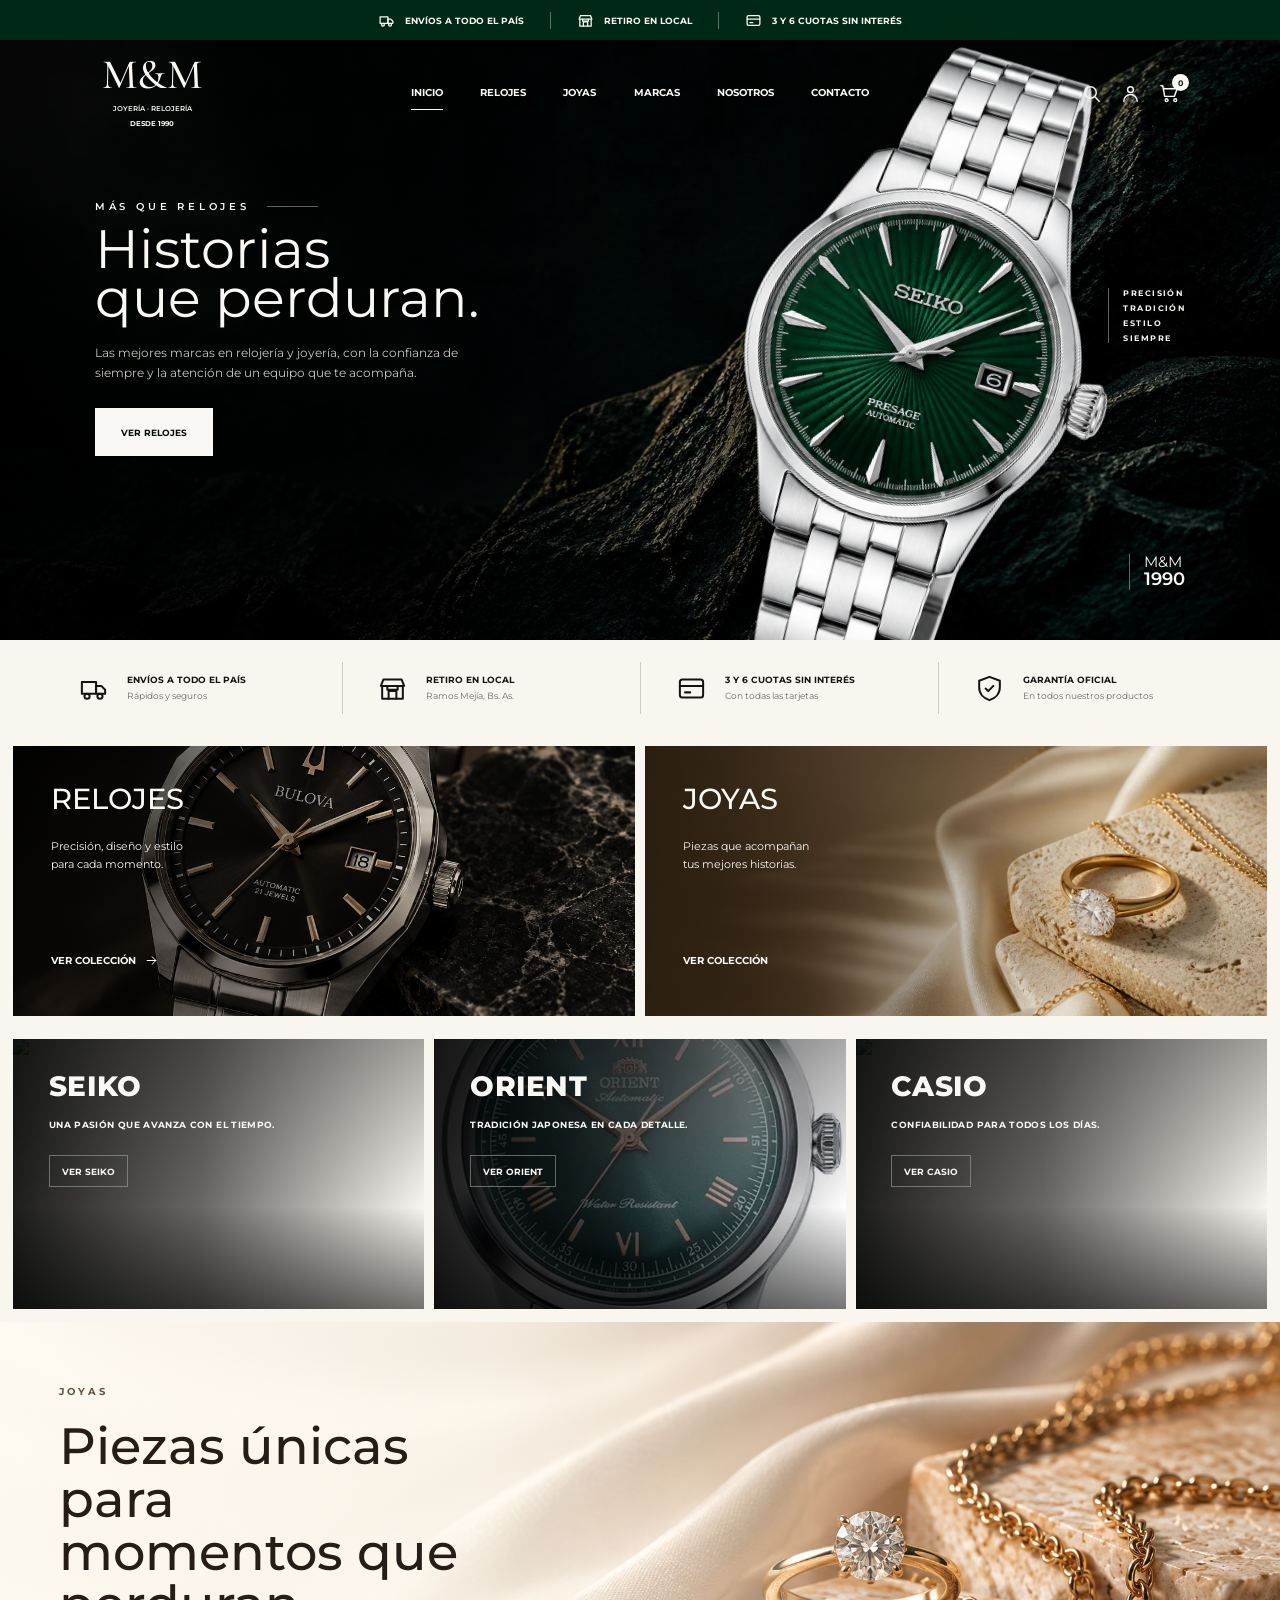
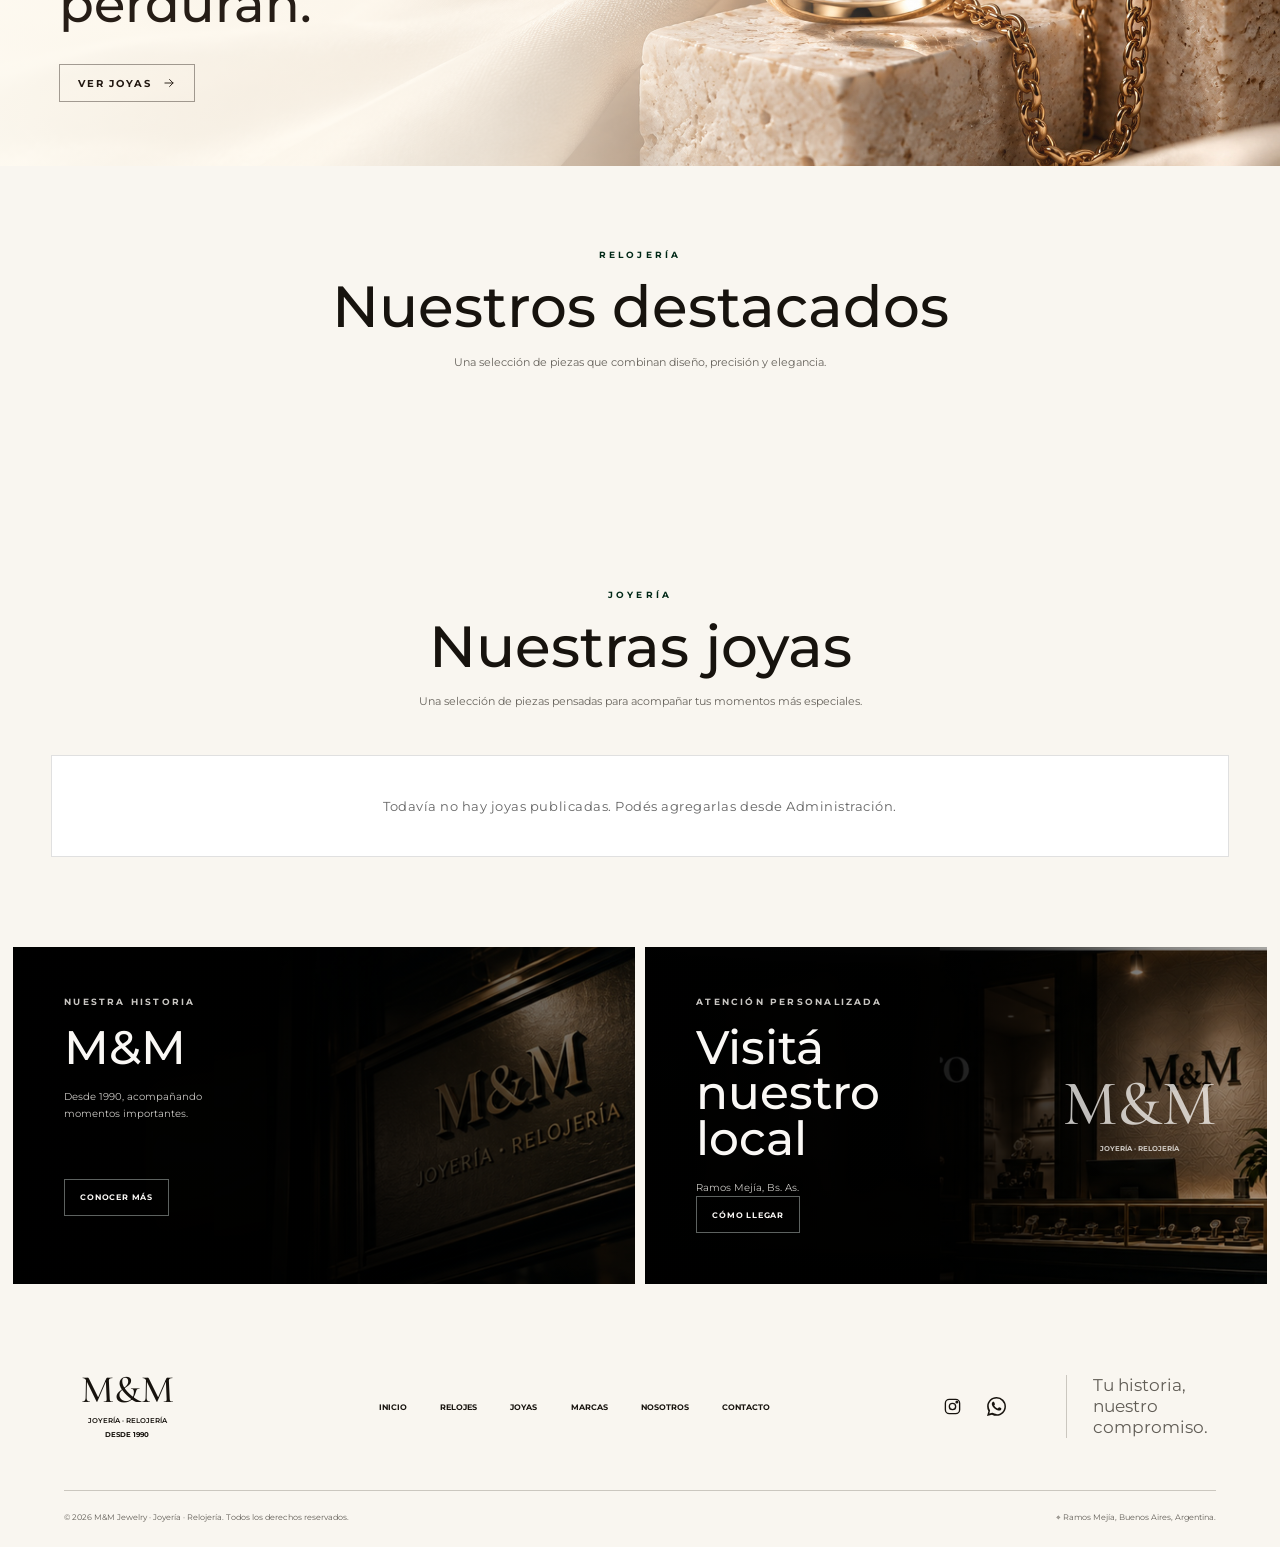
==== commit 6d45a7ca: "Add files via upload" ====
--- a/index.html
+++ b/index.html
@@ -27,7 +27,7 @@
 .jewelry-products-section{margin-top:0}
 .jewelry-empty{grid-column:1/-1;padding:42px 20px;text-align:center;border:1px solid rgba(0,0,0,.12);font-family:Montserrat,sans-serif;font-size:13px;letter-spacing:.04em;color:#666;background:#fff}
 </style>
-<script src="media.js"></script><style>
+<script src="supabase-public.js"></script><script src="media.js"></script><style>
 /* M&M Typography isolation/fix: UI text uses Montserrat; brand marks retain their editorial identity. */
 :where(body, button, input, select, textarea, label, p, a, li, small, span, h1, h2, h3, h4, h5, h6) {
   font-family: Montserrat, Arial, sans-serif;
@@ -131,7 +131,7 @@
 </section>
 <section id="nosotros" class="story-panels"><article class="story-panel story-panel-history"><img src="assets/story-history.jpg" alt="Identidad de M&amp;M Joyería y Relojería con iluminación cálida" width="1536" height="1024"><div class="story-panel-shade"></div><div class="story-panel-copy"><span>NUESTRA HISTORIA</span><h2>M&amp;M</h2><p>Desde 1990, acompañando<br>momentos importantes.</p><a class="story-panel-link ui-button" href="#nosotros">CONOCER MÁS %%ARROW%%</a></div></article>
 <article class="story-panel story-panel-store"><img src="assets/story-store.jpg" alt="Interior del local M&amp;M con mostrador y vitrinas iluminadas" width="1920" height="928"><div class="story-panel-shade"></div><div class="story-panel-monogram"><strong>M&amp;M</strong><span>JOYERÍA · RELOJERÍA</span></div><div class="story-panel-copy"><span>ATENCIÓN PERSONALIZADA</span><h2>Visitá nuestro local</h2><p>Ramos Mejía, Bs. As.</p><a class="story-panel-link ui-button" href="#contacto">CÓMO LLEGAR %%ARROW%%</a></div></article></section>
-<footer id="contacto" class="site-footer"><div class="site-footer-main"><a class="footer-brand" href="#inicio"><strong>M&amp;M</strong><span>JOYERÍA · RELOJERÍA</span><small>DESDE 1990</small></a><nav class="footer-nav"><a href="#inicio">INICIO</a><a href="catalogo.html">RELOJES</a><a href="#joyas">JOYAS</a><a href="#marcas">MARCAS</a><a href="#nosotros">NOSOTROS</a><a href="#contacto">CONTACTO</a></nav><div class="footer-social"><a href="#instagram" aria-label="Instagram">%%INSTAGRAM%%</a><a href="#whatsapp" aria-label="WhatsApp">%%MSG%%</a></div><p class="footer-promise">Tu historia,<br>nuestro compromiso.</p></div><div class="site-footer-bottom"><p>© 2026 M&amp;M Jewelry · Joyería · Relojería.<br class="footer-mobile-break"> Todos los derechos reservados.</p><p>%%PIN%% Ramos Mejía, Buenos Aires, Argentina.</p></div></footer>
+<footer id="contacto" class="site-footer"><div class="site-footer-main"><a class="footer-brand" href="#inicio"><strong>M&amp;M</strong><span>JOYERÍA · RELOJERÍA</span><small>DESDE 1990</small></a><nav class="footer-nav"><a href="#inicio">INICIO</a><a href="catalogo.html">RELOJES</a><a href="#joyas">JOYAS</a><a href="#marcas">MARCAS</a><a href="#nosotros">NOSOTROS</a><a href="#contacto">CONTACTO</a></nav><div class="footer-social"><a href="https://www.instagram.com/mymjoyasyrelojes/" aria-label="Instagram" target="_blank" rel="noopener noreferrer">%%INSTAGRAM%%</a><a href="https://wa.me/5491133218175?text=Hola%20M%26M%20Joyer%C3%ADa%2C%20quer%C3%ADa%20hacer%20una%20consulta%20sobre%20un%20producto%20que%20vi%20en%20la%20web." aria-label="WhatsApp" target="_blank" rel="noopener noreferrer">%%MSG%%</a></div><p class="footer-promise">Tu historia,<br>nuestro compromiso.</p></div><div class="site-footer-bottom"><p>© 2026 M&amp;M Jewelry · Joyería · Relojería.<br class="footer-mobile-break"> Todos los derechos reservados.</p><p>%%PIN%% Ramos Mejía, Buenos Aires, Argentina.</p></div></footer>
 </main>
 <script src="icons.js"></script><script>(async function(){
   const KEY='mm_products_v1';
